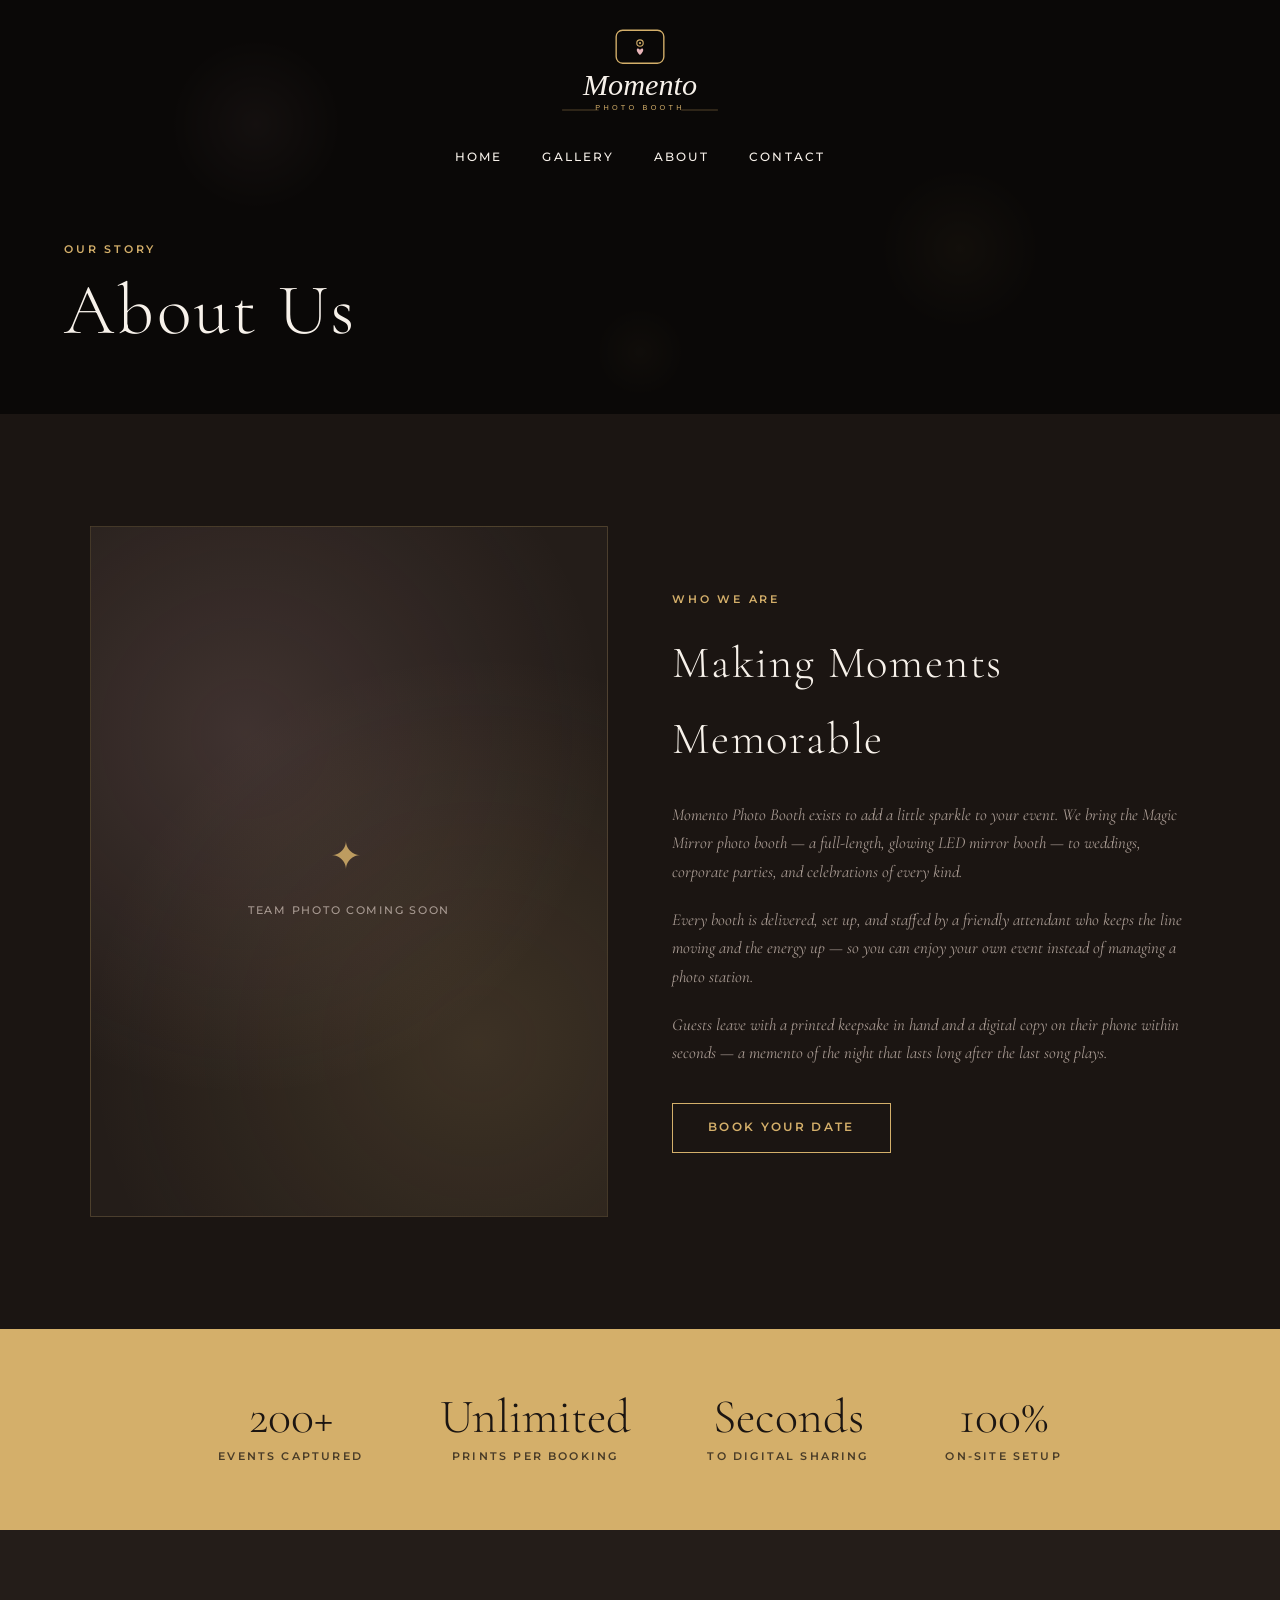
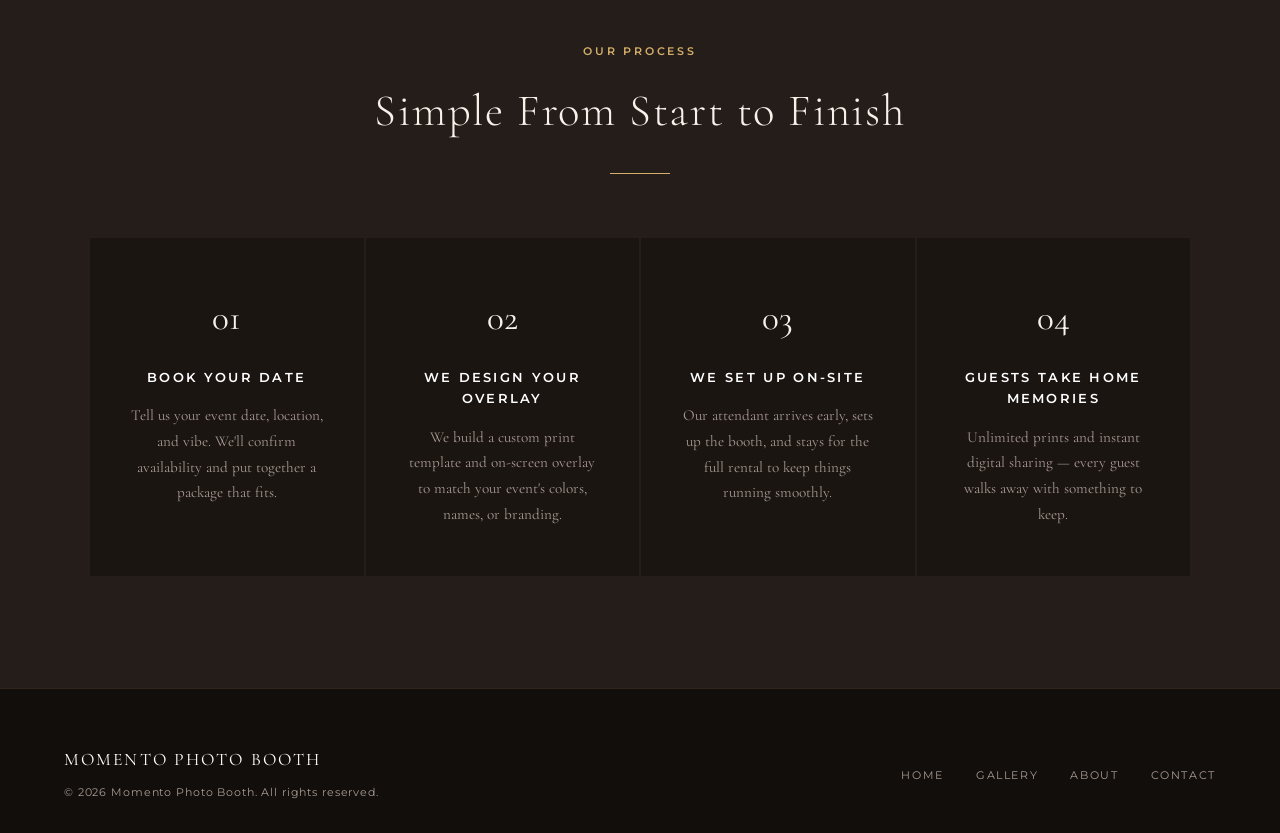
==== about.html @ 6e0634ab "Initial build: Momento Photo Booth site Full static site for the Momento Photo Booth Magic Mirror re" ====
<!DOCTYPE html>
<html lang="en">
<head>
  <meta charset="UTF-8">
  <meta name="viewport" content="width=device-width, initial-scale=1.0">
  <title>About — Momento Photo Booth</title>
  <meta name="description" content="Momento Photo Booth brings the Magic Mirror photo booth to weddings, corporate events, and celebrations.">
  <link rel="preconnect" href="https://fonts.googleapis.com">
  <link rel="preconnect" href="https://fonts.gstatic.com" crossorigin>
  <link href="https://fonts.googleapis.com/css2?family=Cormorant+Garamond:ital,wght@0,300;0,400;1,300;1,400&family=Montserrat:wght@400;500;600&display=swap" rel="stylesheet">
  <link rel="stylesheet" href="css/style.css">
</head>
<body>

<nav id="nav" class="scrolled">
  <div class="nav-logo">
    <a href="index.html"><img src="logo.svg" alt="Momento Photo Booth"></a>
  </div>
  <ul class="nav-links" id="navLinks">
    <li><a href="index.html">Home</a></li>
    <li><a href="portfolio.html">Gallery</a></li>
    <li><a href="about.html">About</a></li>
    <li><a href="contact.html">Contact</a></li>
  </ul>
  <button class="hamburger" id="hamburger" aria-label="Menu">
    <span></span><span></span><span></span>
  </button>
</nav>

<div class="page-hero">
  <div class="page-hero-bg"></div>
  <div class="page-hero-content">
    <span class="label">Our Story</span>
    <h1>About Us</h1>
  </div>
</div>

<section>
  <div class="about-page-grid">
    <div class="media-placeholder">
      <span class="mp-icon">✦</span>
      <span>Team Photo Coming Soon</span>
    </div>
    <div class="about-page-text">
      <span class="label">Who We Are</span>
      <h2>Making Moments Memorable</h2>
      <p>Momento Photo Booth exists to add a little sparkle to your event. We bring the Magic Mirror photo booth — a full-length, glowing LED mirror booth — to weddings, corporate parties, and celebrations of every kind.</p>
      <p>Every booth is delivered, set up, and staffed by a friendly attendant who keeps the line moving and the energy up — so you can enjoy your own event instead of managing a photo station.</p>
      <p>Guests leave with a printed keepsake in hand and a digital copy on their phone within seconds — a memento of the night that lasts long after the last song plays.</p>
      <a href="contact.html" class="btn" style="margin-top:1rem">Book Your Date</a>
    </div>
  </div>
</section>

<div class="stats">
  <div>
    <div class="stat-num">200+</div>
    <div class="stat-label">Events Captured</div>
  </div>
  <div>
    <div class="stat-num">Unlimited</div>
    <div class="stat-label">Prints Per Booking</div>
  </div>
  <div>
    <div class="stat-num">Seconds</div>
    <div class="stat-label">To Digital Sharing</div>
  </div>
  <div>
    <div class="stat-num">100%</div>
    <div class="stat-label">On-Site Setup</div>
  </div>
</div>

<section class="services">
  <div class="section-header">
    <span class="label">Our Process</span>
    <h2>Simple From Start to Finish</h2>
    <div class="divider"></div>
  </div>
  <div class="services-grid">
    <div class="service-card">
      <div class="service-icon">01</div>
      <h3>Book Your Date</h3>
      <p>Tell us your event date, location, and vibe. We'll confirm availability and put together a package that fits.</p>
    </div>
    <div class="service-card">
      <div class="service-icon">02</div>
      <h3>We Design Your Overlay</h3>
      <p>We build a custom print template and on-screen overlay to match your event's colors, names, or branding.</p>
    </div>
    <div class="service-card">
      <div class="service-icon">03</div>
      <h3>We Set Up On-Site</h3>
      <p>Our attendant arrives early, sets up the booth, and stays for the full rental to keep things running smoothly.</p>
    </div>
    <div class="service-card">
      <div class="service-icon">04</div>
      <h3>Guests Take Home Memories</h3>
      <p>Unlimited prints and instant digital sharing — every guest walks away with something to keep.</p>
    </div>
  </div>
</section>

<footer>
  <div class="footer-left">
    <div class="logo-text">Momento Photo Booth</div>
    <p>&copy; 2026 Momento Photo Booth. All rights reserved.</p>
  </div>
  <ul class="footer-links">
    <li><a href="index.html">Home</a></li>
    <li><a href="portfolio.html">Gallery</a></li>
    <li><a href="about.html">About</a></li>
    <li><a href="contact.html">Contact</a></li>
  </ul>
</footer>

<script>
  const nav = document.getElementById('nav');
  window.addEventListener('scroll', () => nav.classList.toggle('scrolled', window.scrollY > 60));
  document.getElementById('hamburger').addEventListener('click', () =>
    document.getElementById('navLinks').classList.toggle('open'));
</script>
</body>
</html>
---- css/style.css ----
*, *::before, *::after { box-sizing: border-box; margin: 0; padding: 0; }

:root {
  --navy:    #1b1512;
  --navy2:   #241d19;
  --gold:    #d4af6a;
  --gold2:   #e8c98a;
  --blush:   #e8b4b8;
  --white:   #ffffff;
  --offwhite:#f7f1ea;
  --gray:    #a89a92;
  --font:    'Cormorant Garamond', Georgia, serif;
  --sans:    'Montserrat', Arial, sans-serif;
}

html { scroll-behavior: smooth; }

body {
  background: var(--navy);
  color: var(--offwhite);
  font-family: var(--font);
  font-size: 18px;
  line-height: 1.7;
}

a { color: inherit; text-decoration: none; }
img { display: block; max-width: 100%; }

h1, h2, h3 { font-family: var(--font); font-weight: 300; letter-spacing: 0.04em; }
h1 { font-size: clamp(2.4rem, 6vw, 4.5rem); line-height: 1.1; }
h2 { font-size: clamp(1.8rem, 3.5vw, 2.8rem); }
h3 { font-size: 1.3rem; }

.label {
  font-family: var(--sans);
  font-size: 0.7rem;
  font-weight: 600;
  letter-spacing: 0.25em;
  text-transform: uppercase;
  color: var(--gold);
  display: block;
  margin-bottom: 0.75rem;
}

/* ── Nav ───────────────────────────────────── */
nav {
  position: fixed;
  top: 0; left: 0; right: 0;
  z-index: 100;
  display: flex;
  flex-direction: column;
  align-items: center;
  padding: 1.4rem 5vw 0.8rem;
  transition: background 0.4s, padding 0.3s;
}
nav.scrolled {
  background: rgba(27,21,18,0.97);
  padding-top: 0.8rem;
  border-bottom: 1px solid rgba(212,175,106,0.2);
}
.nav-logo {
  display: flex;
  justify-content: center;
  margin-bottom: 0.5rem;
}
.nav-logo img {
  height: 110px;
  width: auto;
  object-fit: contain;
  transition: height 0.3s;
}
nav.scrolled .nav-logo img {
  height: 70px;
}
.nav-links {
  display: flex;
  gap: 2.5rem;
  list-style: none;
  padding-bottom: 0.2rem;
}
.nav-links a {
  font-family: var(--sans);
  font-size: 0.72rem;
  font-weight: 500;
  letter-spacing: 0.18em;
  text-transform: uppercase;
  color: var(--offwhite);
  transition: color 0.2s;
}
.nav-links a:hover { color: var(--gold); }

.hamburger {
  display: none;
  flex-direction: column;
  gap: 5px;
  cursor: pointer;
  background: none;
  border: none;
  padding: 4px;
  position: absolute;
  right: 5vw;
  top: 1.4rem;
}
.hamburger span {
  display: block;
  width: 26px;
  height: 2px;
  background: var(--offwhite);
  transition: all 0.3s;
}

/* ── Buttons ─────────────────────────────────── */
.btn {
  display: inline-block;
  font-family: var(--sans);
  font-size: 0.72rem;
  font-weight: 600;
  letter-spacing: 0.2em;
  text-transform: uppercase;
  padding: 0.9rem 2.2rem;
  border: 1px solid var(--gold);
  color: var(--gold);
  transition: background 0.25s, color 0.25s;
  cursor: pointer;
  background: transparent;
}
.btn:hover { background: var(--gold); color: var(--navy); }
.btn-filled { background: var(--gold); color: var(--navy); }
.btn-filled:hover { background: var(--gold2); }

/* ── Hero ─────────────────────────────────────── */
.hero {
  position: relative;
  height: 100vh;
  min-height: 600px;
  display: flex;
  align-items: center;
  overflow: hidden;
}
.hero-bg {
  position: absolute;
  inset: 0;
  background:
    radial-gradient(circle at 18% 24%, rgba(232,180,184,0.16) 0%, transparent 8%),
    radial-gradient(circle at 32% 68%, rgba(212,175,106,0.14) 0%, transparent 6%),
    radial-gradient(circle at 62% 18%, rgba(212,175,106,0.12) 0%, transparent 7%),
    radial-gradient(circle at 78% 55%, rgba(232,180,184,0.14) 0%, transparent 6%),
    radial-gradient(circle at 88% 82%, rgba(212,175,106,0.16) 0%, transparent 8%),
    radial-gradient(circle at 45% 88%, rgba(232,180,184,0.12) 0%, transparent 6%),
    radial-gradient(ellipse at 70% 40%, rgba(212,175,106,0.10) 0%, transparent 55%),
    var(--navy);
  animation: twinkle 6s ease-in-out infinite alternate;
}
@keyframes twinkle {
  0%   { opacity: 0.85; }
  100% { opacity: 1; }
}
.hero-icon {
  position: absolute;
  right: 8vw;
  top: 50%;
  transform: translateY(-50%);
  width: min(28vw, 340px);
  opacity: 0.9;
}
@media (max-width: 900px) { .hero-icon { display: none; } }
.hero-overlay {
  position: absolute;
  inset: 0;
  background: linear-gradient(135deg, rgba(27,21,18,0.75) 0%, rgba(27,21,18,0.25) 100%);
}
.hero-content {
  position: relative;
  padding: 0 5vw;
  max-width: 800px;
}
.hero-content h1 { margin-bottom: 1.2rem; }
.hero-content p {
  font-size: 1.15rem;
  color: rgba(245,245,240,0.82);
  max-width: 520px;
  margin-bottom: 2.5rem;
  font-style: italic;
}
.hero-actions { display: flex; gap: 1rem; flex-wrap: wrap; }

.hero-scroll {
  position: absolute;
  bottom: 2.5rem;
  left: 50%;
  transform: translateX(-50%);
  display: flex;
  flex-direction: column;
  align-items: center;
  gap: 0.5rem;
  font-family: var(--sans);
  font-size: 0.65rem;
  letter-spacing: 0.2em;
  text-transform: uppercase;
  color: var(--gray);
  animation: bounce 2s infinite;
}
.hero-scroll::after {
  content: '';
  display: block;
  width: 1px;
  height: 40px;
  background: var(--gold);
  opacity: 0.5;
}
@keyframes bounce {
  0%, 100% { transform: translateX(-50%) translateY(0); }
  50% { transform: translateX(-50%) translateY(6px); }
}

/* ── Sections ─────────────────────────────────── */
section { padding: 7rem 5vw; }

.section-header { text-align: center; margin-bottom: 4rem; }
.section-header p {
  max-width: 580px;
  margin: 1rem auto 0;
  color: var(--gray);
  font-style: italic;
}
.divider {
  width: 60px;
  height: 1px;
  background: var(--gold);
  margin: 1.5rem auto 0;
}

/* ── Services ─────────────────────────────────── */
.services { background: var(--navy2); }
.services-grid {
  display: grid;
  grid-template-columns: repeat(auto-fit, minmax(240px, 1fr));
  gap: 2px;
  max-width: 1100px;
  margin: 0 auto;
}
.service-card {
  padding: 3rem 2.5rem;
  background: var(--navy);
  border-top: 2px solid transparent;
  transition: border-color 0.3s, transform 0.3s;
  text-align: center;
}
.service-card:hover { border-top-color: var(--gold); transform: translateY(-4px); }
.service-icon { font-size: 2.2rem; margin-bottom: 1.2rem; }
.service-card h3 {
  font-family: var(--sans);
  font-size: 0.8rem;
  font-weight: 600;
  letter-spacing: 0.18em;
  text-transform: uppercase;
  margin-bottom: 0.9rem;
  color: var(--white);
}
.service-card p { font-size: 0.95rem; color: var(--gray); line-height: 1.7; }
.price { font-size: 1.5rem; color: var(--gold); margin-bottom: 0.5rem; font-family: var(--font); }
.price-note { font-size: 0.75rem; color: var(--gray); opacity: 0.75; margin-top: 0.6rem; font-style: italic; }
.service-card.featured { border-top-color: var(--gold); }
.service-card ul { list-style: none; text-align: left; margin: 1.2rem 0; font-size: 0.92rem; color: var(--gray); }
.service-card ul li { padding: 0.3rem 0; padding-left: 1.2rem; position: relative; }
.service-card ul li::before { content: '—'; position: absolute; left: 0; color: var(--gold); }

/* ── Portfolio Grid ───────────────────────────── */
.portfolio-item { overflow: hidden; position: relative; cursor: pointer; }
.portfolio-item img { width: 100%; height: 100%; object-fit: cover; transition: transform 0.6s ease; }
.portfolio-item:hover img { transform: scale(1.06); }
.portfolio-overlay {
  position: absolute; inset: 0;
  background: linear-gradient(to top, rgba(27,21,18,0.85) 0%, transparent 50%);
  opacity: 0; transition: opacity 0.4s;
  display: flex; align-items: flex-end; padding: 1.5rem;
}
.portfolio-item:hover .portfolio-overlay { opacity: 1; }
.portfolio-overlay span {
  font-family: var(--sans); font-size: 0.7rem;
  letter-spacing: 0.18em; text-transform: uppercase; color: var(--gold);
}
.portfolio-cta { text-align: center; margin-top: 3rem; }

/* ── Media Placeholder ─────────────────────────── */
.media-placeholder {
  width: 100%; height: 100%; min-height: 220px;
  display: flex; flex-direction: column; align-items: center; justify-content: center;
  gap: 0.8rem;
  background:
    radial-gradient(circle at 30% 30%, rgba(232,180,184,0.14) 0%, transparent 60%),
    radial-gradient(circle at 75% 75%, rgba(212,175,106,0.14) 0%, transparent 60%),
    var(--navy2);
  border: 1px solid rgba(212,175,106,0.18);
  transition: border-color 0.3s, transform 0.3s;
}
.media-placeholder .mp-icon { font-size: 2.4rem; color: var(--gold); opacity: 0.85; }
.media-placeholder span {
  font-family: var(--sans); font-size: 0.68rem; font-weight: 500;
  letter-spacing: 0.16em; text-transform: uppercase; color: var(--gray);
  text-align: center; padding: 0 1.5rem;
}
.gallery-item:hover .media-placeholder,
.portfolio-item:hover .media-placeholder { border-color: var(--gold); transform: scale(1.02); }

/* ── About Strip ──────────────────────────────── */
.about-strip { display: grid; grid-template-columns: 1fr 1fr; gap: 0; min-height: 500px; }
.about-image { overflow: hidden; position: relative; }
.about-image img { width: 100%; height: 100%; object-fit: cover; transition: transform 0.6s; }
.about-strip:hover .about-image img { transform: scale(1.04); }
.about-text {
  background: var(--navy2);
  padding: 5rem 6vw;
  display: flex; flex-direction: column; justify-content: center;
}
.about-text p { color: var(--gray); margin: 1.2rem 0 2rem; font-style: italic; font-size: 1.05rem; }

/* ── Stats ───────────────────────────────────── */
.stats {
  background: var(--gold);
  padding: 4rem 5vw;
  display: flex; justify-content: center; gap: 6vw; flex-wrap: wrap; text-align: center;
}
.stat-num { font-size: 3rem; font-weight: 300; color: var(--navy); line-height: 1; }
.stat-label {
  font-family: var(--sans); font-size: 0.68rem; font-weight: 600;
  letter-spacing: 0.2em; text-transform: uppercase; color: rgba(27,21,18,0.75); margin-top: 0.4rem;
}

/* ── Testimonial ─────────────────────────────── */
.testimonial { background: var(--navy2); text-align: center; padding: 6rem 5vw; }
.testimonial blockquote {
  max-width: 700px; margin: 0 auto;
  font-size: 1.4rem; font-style: italic; font-weight: 300; color: var(--offwhite); line-height: 1.6;
}
.testimonial cite {
  display: block; margin-top: 1.5rem;
  font-family: var(--sans); font-size: 0.7rem; letter-spacing: 0.2em;
  text-transform: uppercase; color: var(--gold); font-style: normal;
}

/* ── Contact ─────────────────────────────────── */
.contact-wrap {
  display: grid; grid-template-columns: 1fr 1.4fr; gap: 6vw;
  max-width: 1000px; margin: 0 auto;
}
.contact-info h3 {
  font-family: var(--sans); font-size: 0.75rem; letter-spacing: 0.2em;
  text-transform: uppercase; color: var(--gold); margin-bottom: 0.5rem;
}
.contact-info p { color: var(--gray); font-size: 1rem; margin-bottom: 2rem; }
form input, form textarea, form select {
  width: 100%;
  background: rgba(255,255,255,0.04);
  border: 1px solid rgba(212,175,106,0.25);
  color: var(--offwhite);
  font-family: var(--font); font-size: 1rem;
  padding: 0.85rem 1.1rem; margin-bottom: 1.1rem;
  outline: none; transition: border-color 0.25s;
  border-radius: 0; -webkit-appearance: none;
}
form input:focus, form textarea:focus, form select:focus { border-color: var(--gold); }
form input::placeholder, form textarea::placeholder { color: var(--gray); }
form textarea { resize: vertical; min-height: 130px; }
form .btn { width: 100%; text-align: center; }

/* ── Footer ──────────────────────────────────── */
footer {
  background: #120e0b;
  padding: 3.5rem 5vw 2rem;
  display: grid; grid-template-columns: 1fr auto;
  align-items: center; gap: 2rem;
  border-top: 1px solid rgba(212,175,106,0.15);
}
.footer-left .logo-text {
  font-family: var(--font); font-size: 1.1rem;
  letter-spacing: 0.12em; text-transform: uppercase; color: var(--white);
}
.footer-left p { font-family: var(--sans); font-size: 0.68rem; color: var(--gray); margin-top: 0.5rem; letter-spacing: 0.08em; }
.footer-links { display: flex; gap: 2rem; list-style: none; }
.footer-links a {
  font-family: var(--sans); font-size: 0.68rem;
  letter-spacing: 0.15em; text-transform: uppercase; color: var(--gray); transition: color 0.2s;
}
.footer-links a:hover { color: var(--gold); }

/* ── Page Hero ───────────────────────────────── */
.page-hero {
  height: 46vh; min-height: 320px;
  position: relative; display: flex; align-items: flex-end;
  padding: 4rem 5vw; overflow: hidden;
}
.page-hero-bg {
  position: absolute; inset: 0; background-size: cover; background-position: center; filter: brightness(0.28);
  background-image:
    radial-gradient(circle at 20% 30%, rgba(232,180,184,0.18) 0%, transparent 8%),
    radial-gradient(circle at 75% 60%, rgba(212,175,106,0.16) 0%, transparent 8%),
    radial-gradient(circle at 50% 85%, rgba(212,175,106,0.12) 0%, transparent 6%);
  background-color: var(--navy2);
}
.page-hero-content { position: relative; }
.page-hero-content h1 { margin-top: 0.5rem; }

/* ── Gallery grid ──────────────────────────────── */
.gallery-grid {
  display: grid;
  grid-template-columns: repeat(auto-fill, minmax(340px, 1fr));
  gap: 8px; max-width: 1300px; margin: 0 auto;
}
.gallery-item { overflow: hidden; aspect-ratio: 4/3; position: relative; }
.gallery-item img { width: 100%; height: 100%; object-fit: cover; object-position: top; transition: transform 0.5s; }
.gallery-item:hover img { transform: scale(1.06); }

/* ── About page ───────────────────────────────── */
.about-page-grid {
  display: grid; grid-template-columns: 1fr 1fr; gap: 5vw;
  max-width: 1100px; margin: 0 auto; align-items: center;
}
.about-page-grid img,
.about-page-grid .media-placeholder { width: 100%; aspect-ratio: 3/4; object-fit: cover; }
.about-page-text .label { margin-bottom: 1rem; }
.about-page-text h2 { margin-bottom: 1.5rem; }
.about-page-text p { color: var(--gray); font-style: italic; margin-bottom: 1.2rem; font-size: 1.05rem; }

/* ── Mobile ───────────────────────────────────── */
@media (max-width: 768px) {
  .nav-links { display: none; }
  .nav-links.open {
    display: flex; flex-direction: column;
    position: fixed; inset: 0;
    background: var(--navy);
    align-items: center; justify-content: center;
    gap: 3rem; z-index: 99;
  }
  .nav-links.open a { font-size: 1.1rem; }
  .hamburger { display: flex; z-index: 101; }
  .nav-logo img { height: 80px; }
  nav.scrolled .nav-logo img { height: 56px; }

  .about-strip { grid-template-columns: 1fr; }
  .about-image { height: 320px; }
  .contact-wrap { grid-template-columns: 1fr; }
  footer { grid-template-columns: 1fr; text-align: center; }
  .footer-links { justify-content: center; flex-wrap: wrap; }
  .about-page-grid { grid-template-columns: 1fr; }
  .stats { gap: 3rem; }
}
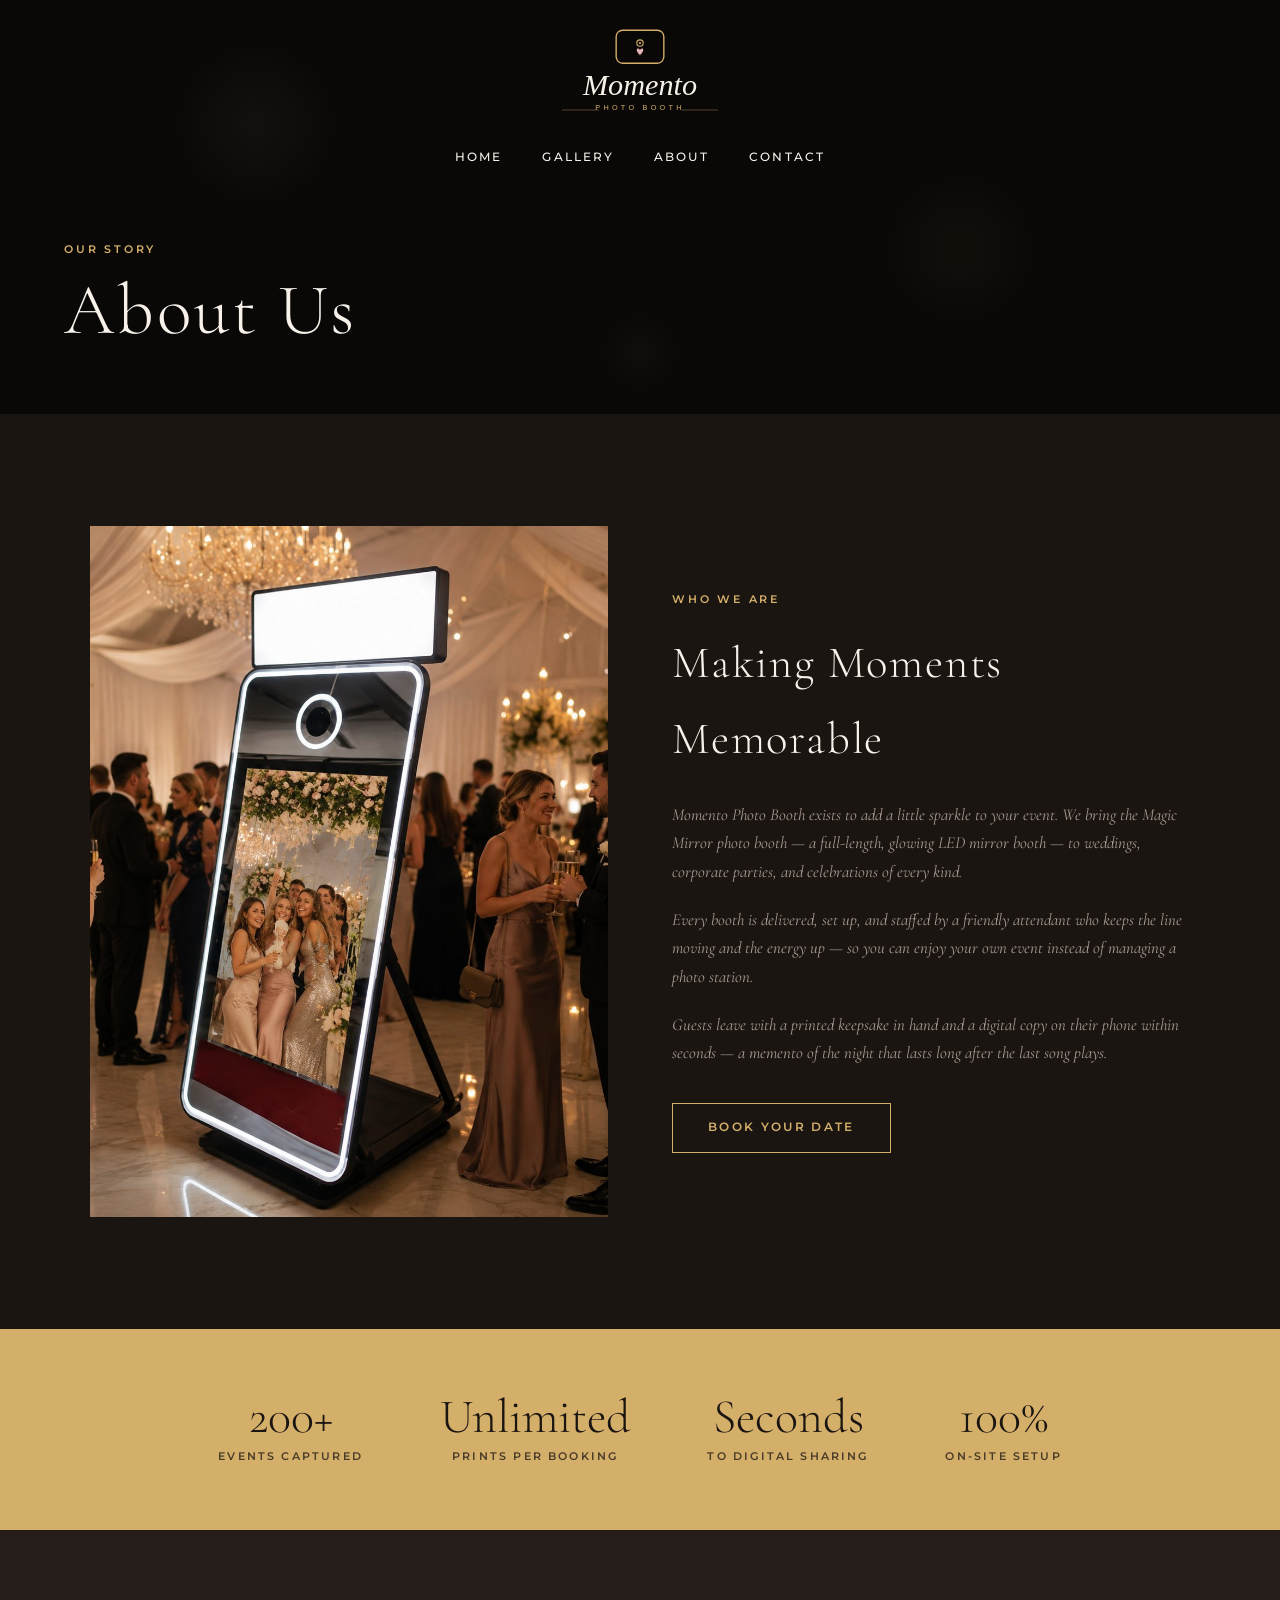
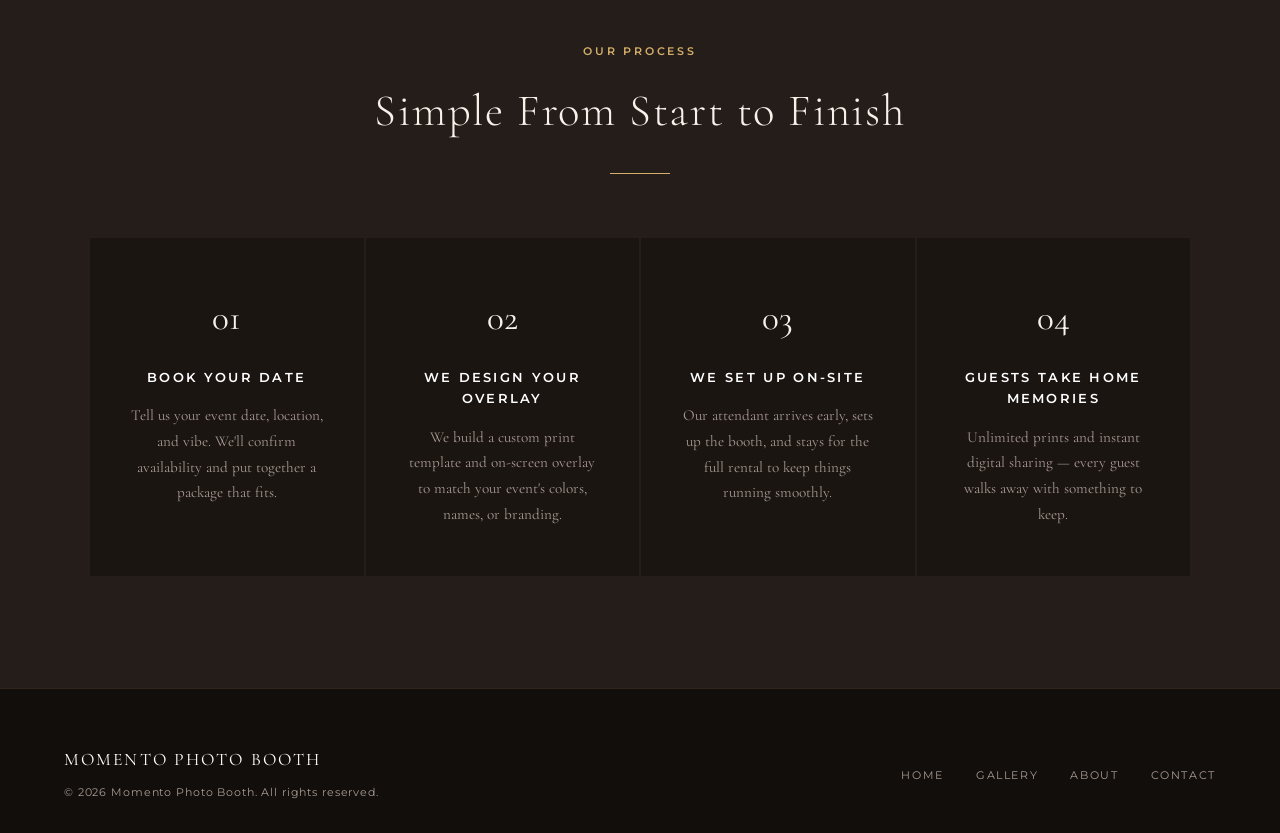
==== commit f838e432: "Add real Magic Mirror booth photo to hero, about, and gallery Replace placeholder tiles with the act" ====
--- a/about.html
+++ b/about.html
@@ -37,10 +37,7 @@
 
 <section>
   <div class="about-page-grid">
-    <div class="media-placeholder">
-      <span class="mp-icon">✦</span>
-      <span>Team Photo Coming Soon</span>
-    </div>
+    <img src="images/magic-mirror-wedding.jpg" alt="The Momento Magic Mirror photo booth at a wedding reception">
     <div class="about-page-text">
       <span class="label">Who We Are</span>
       <h2>Making Moments Memorable</h2>
--- a/css/style.css
+++ b/css/style.css
@@ -164,6 +164,20 @@
   opacity: 0.9;
 }
 @media (max-width: 900px) { .hero-icon { display: none; } }
+.hero-photo {
+  position: absolute;
+  right: 6vw;
+  top: 50%;
+  transform: translateY(-50%);
+  width: min(30vw, 380px);
+  aspect-ratio: 3/4;
+  border-radius: 6px;
+  overflow: hidden;
+  border: 1px solid rgba(212,175,106,0.5);
+  box-shadow: 0 30px 80px rgba(0,0,0,0.5), 0 0 60px rgba(212,175,106,0.15);
+}
+.hero-photo img { width: 100%; height: 100%; object-fit: cover; }
+@media (max-width: 900px) { .hero-photo { display: none; } }
 .hero-overlay {
   position: absolute;
   inset: 0;
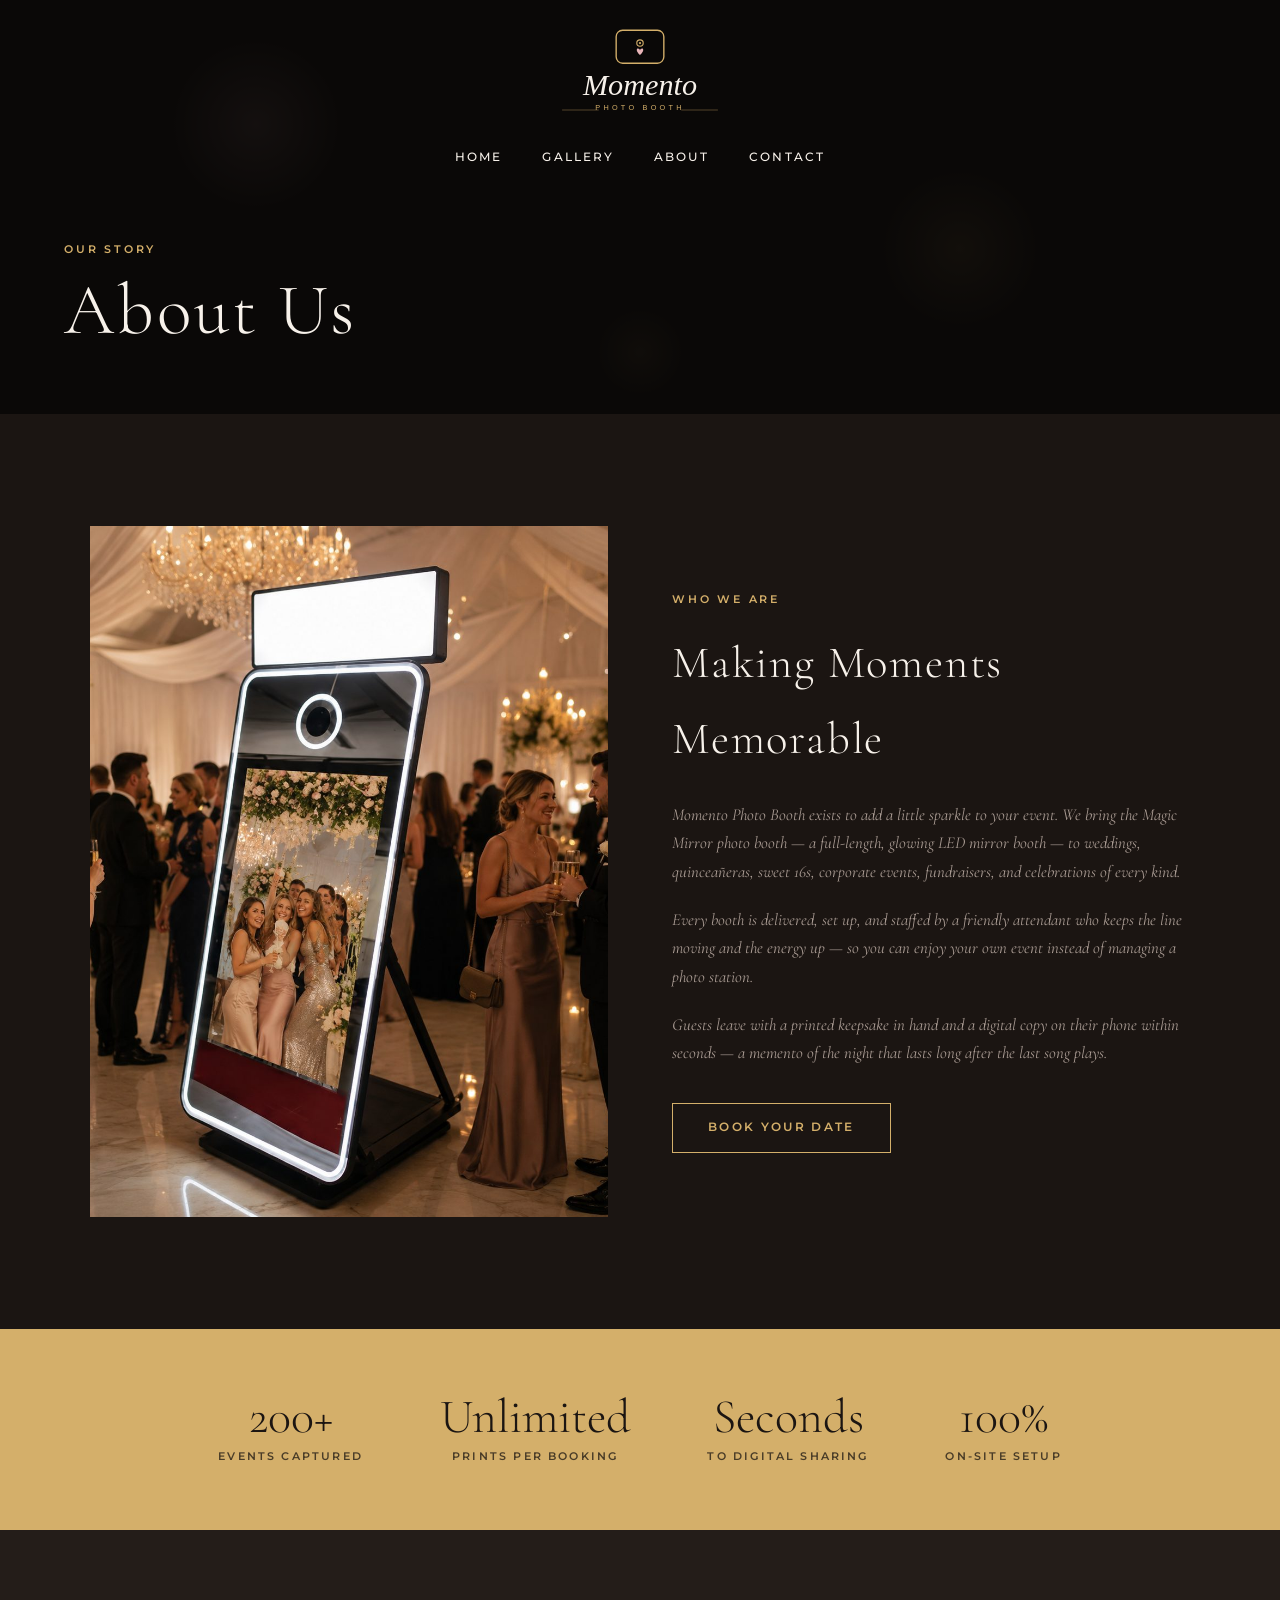
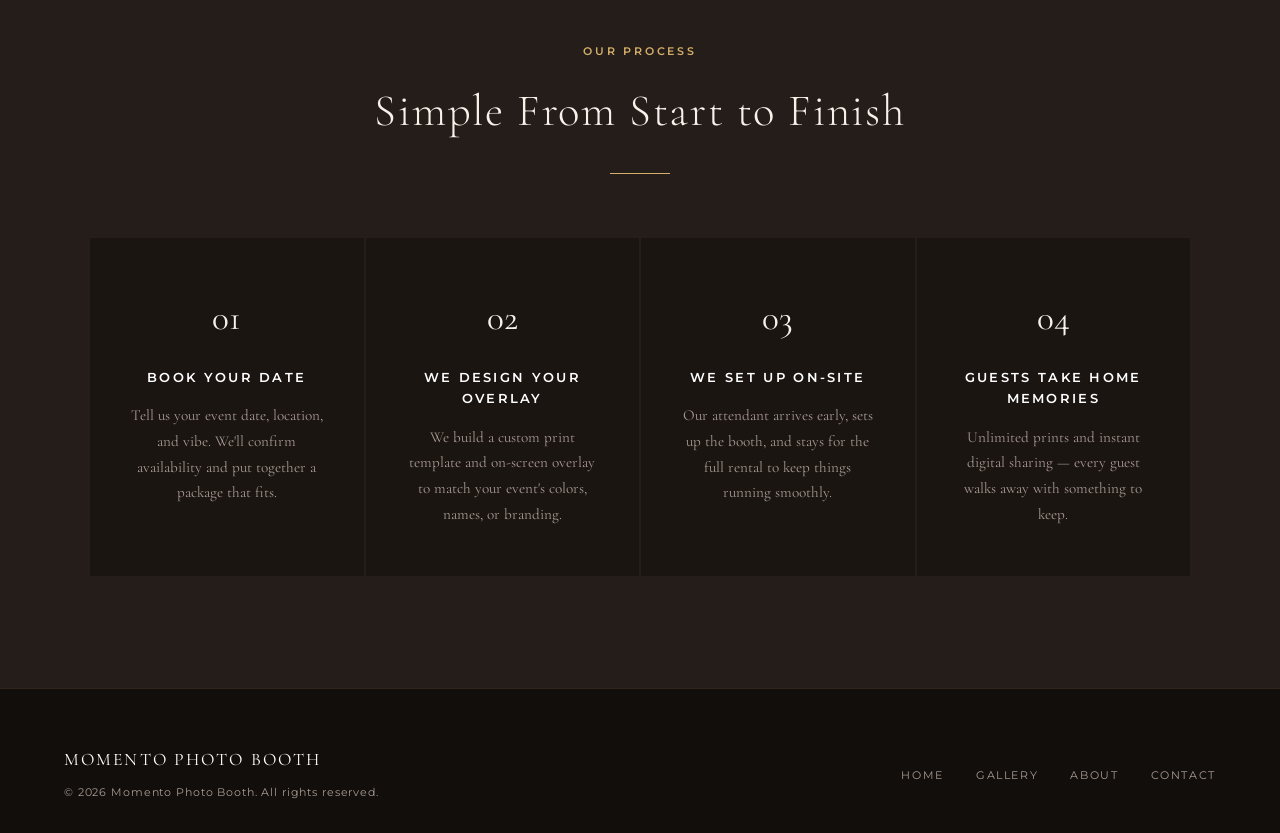
==== commit 7236724d: "SEO: target weddings, quinceañeras, sweet 16s, corporate events, fundraisers - Rewrite titles/meta d" ====
--- a/about.html
+++ b/about.html
@@ -3,8 +3,16 @@
 <head>
   <meta charset="UTF-8">
   <meta name="viewport" content="width=device-width, initial-scale=1.0">
-  <title>About — Momento Photo Booth</title>
-  <meta name="description" content="Momento Photo Booth brings the Magic Mirror photo booth to weddings, corporate events, and celebrations.">
+  <title>About Momento Photo Booth | Magic Mirror Rentals for Weddings &amp; Celebrations</title>
+  <meta name="description" content="Momento Photo Booth brings the Magic Mirror photo booth to weddings, quinceañeras, sweet 16s, corporate events, and fundraisers — delivered, set up, and staffed for you.">
+  <link rel="canonical" href="https://nimble-medovik-4f9f91.netlify.app/about.html">
+  <meta property="og:type" content="website">
+  <meta property="og:site_name" content="Momento Photo Booth">
+  <meta property="og:title" content="About Momento Photo Booth | Magic Mirror Rentals for Weddings & Celebrations">
+  <meta property="og:description" content="The Magic Mirror photo booth for weddings, quinceañeras, sweet 16s, corporate events, and fundraisers.">
+  <meta property="og:url" content="https://nimble-medovik-4f9f91.netlify.app/about.html">
+  <meta property="og:image" content="https://nimble-medovik-4f9f91.netlify.app/images/magic-mirror-wedding.jpg">
+  <meta name="twitter:card" content="summary_large_image">
   <link rel="preconnect" href="https://fonts.googleapis.com">
   <link rel="preconnect" href="https://fonts.gstatic.com" crossorigin>
   <link href="https://fonts.googleapis.com/css2?family=Cormorant+Garamond:ital,wght@0,300;0,400;1,300;1,400&family=Montserrat:wght@400;500;600&display=swap" rel="stylesheet">
@@ -41,7 +49,7 @@
     <div class="about-page-text">
       <span class="label">Who We Are</span>
       <h2>Making Moments Memorable</h2>
-      <p>Momento Photo Booth exists to add a little sparkle to your event. We bring the Magic Mirror photo booth — a full-length, glowing LED mirror booth — to weddings, corporate parties, and celebrations of every kind.</p>
+      <p>Momento Photo Booth exists to add a little sparkle to your event. We bring the Magic Mirror photo booth — a full-length, glowing LED mirror booth — to weddings, quinceañeras, sweet 16s, corporate events, fundraisers, and celebrations of every kind.</p>
       <p>Every booth is delivered, set up, and staffed by a friendly attendant who keeps the line moving and the energy up — so you can enjoy your own event instead of managing a photo station.</p>
       <p>Guests leave with a printed keepsake in hand and a digital copy on their phone within seconds — a memento of the night that lasts long after the last song plays.</p>
       <a href="contact.html" class="btn" style="margin-top:1rem">Book Your Date</a>
--- a/css/style.css
+++ b/css/style.css
@@ -296,6 +296,24 @@
 }
 .portfolio-cta { text-align: center; margin-top: 3rem; }
 
+/* ── FAQ ──────────────────────────────────────── */
+.faq-list { max-width: 760px; margin: 0 auto; display: flex; flex-direction: column; gap: 1rem; }
+.faq-item {
+  background: var(--navy2);
+  border: 1px solid rgba(212,175,106,0.18);
+  padding: 1.4rem 1.8rem;
+}
+.faq-item summary {
+  font-family: var(--sans); font-size: 0.95rem; font-weight: 600;
+  color: var(--white); cursor: pointer; list-style: none; position: relative; padding-right: 2rem;
+}
+.faq-item summary::-webkit-details-marker { display: none; }
+.faq-item summary::after {
+  content: '+'; position: absolute; right: 0; top: 0; color: var(--gold); font-size: 1.2rem; line-height: 1;
+}
+.faq-item[open] summary::after { content: '−'; }
+.faq-item p { color: var(--gray); margin-top: 1rem; font-size: 0.98rem; }
+
 /* ── Media Placeholder ─────────────────────────── */
 .media-placeholder {
   width: 100%; height: 100%; min-height: 220px;
